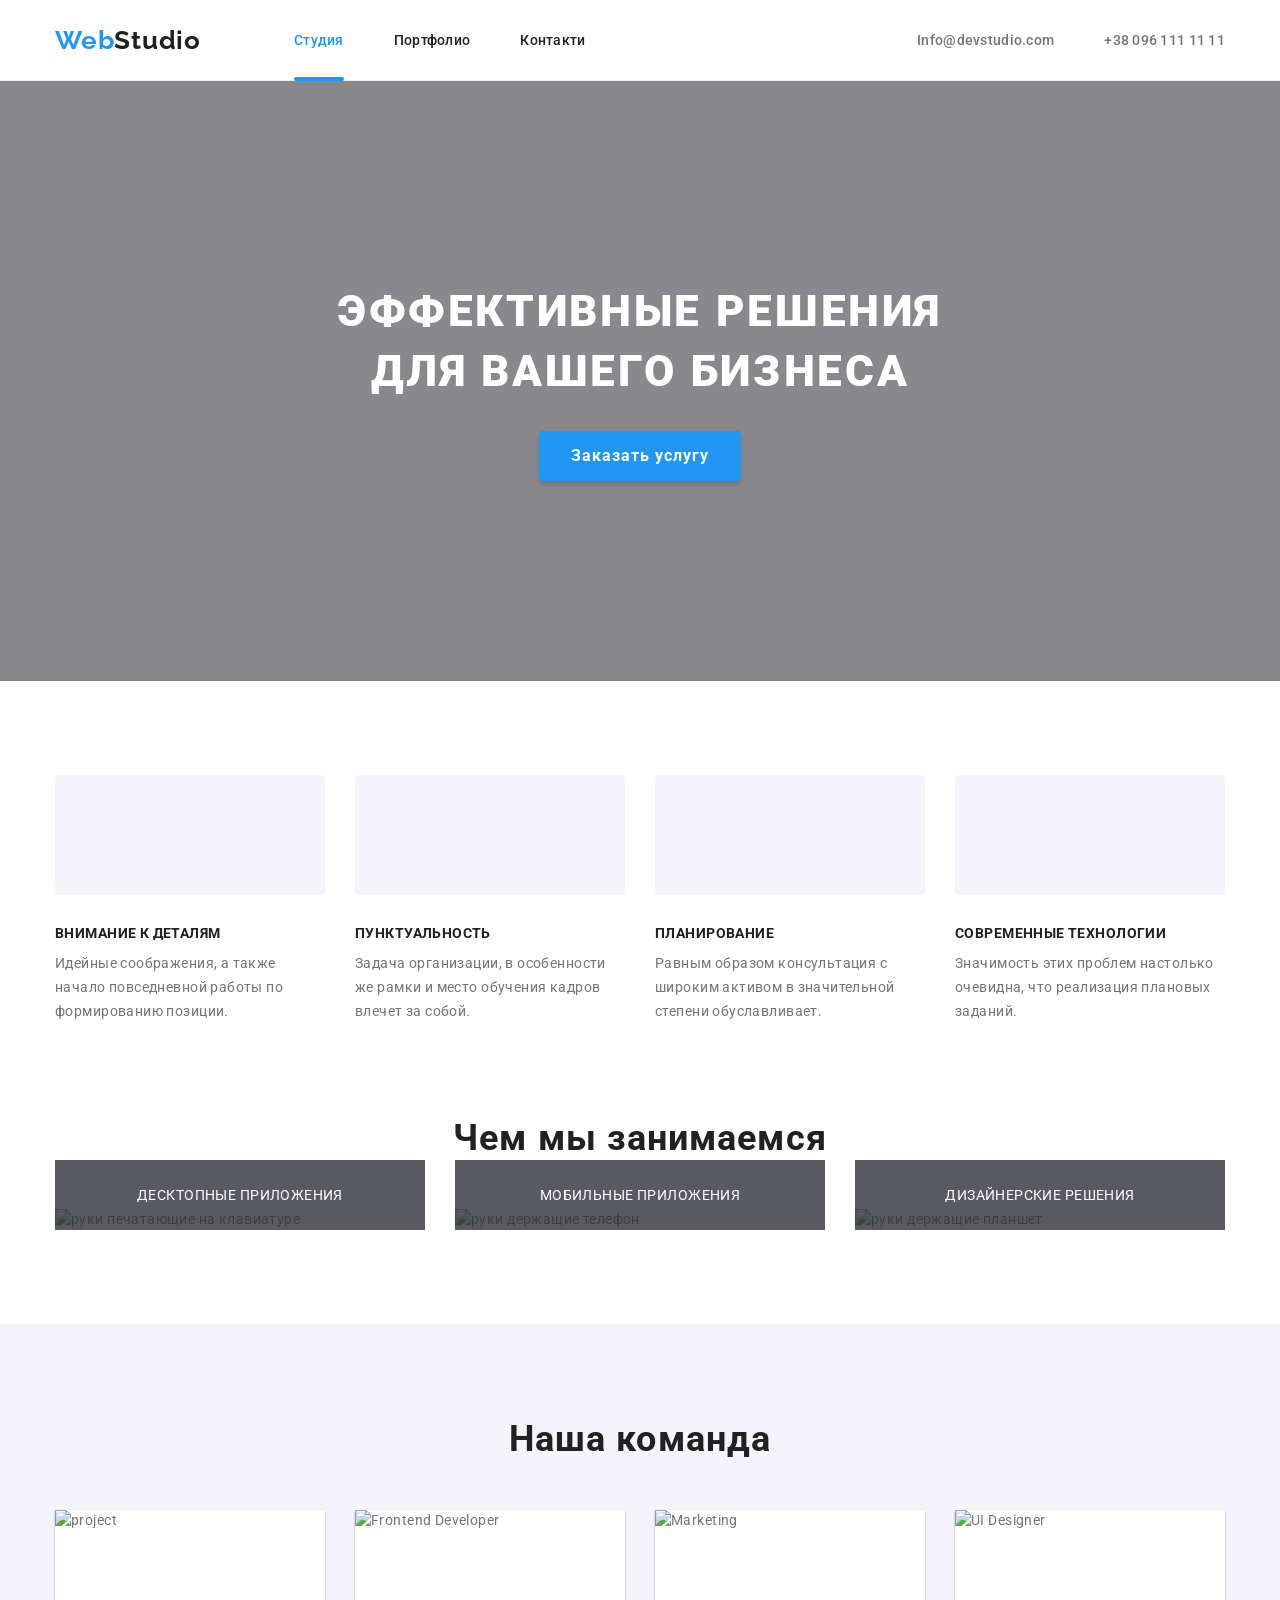
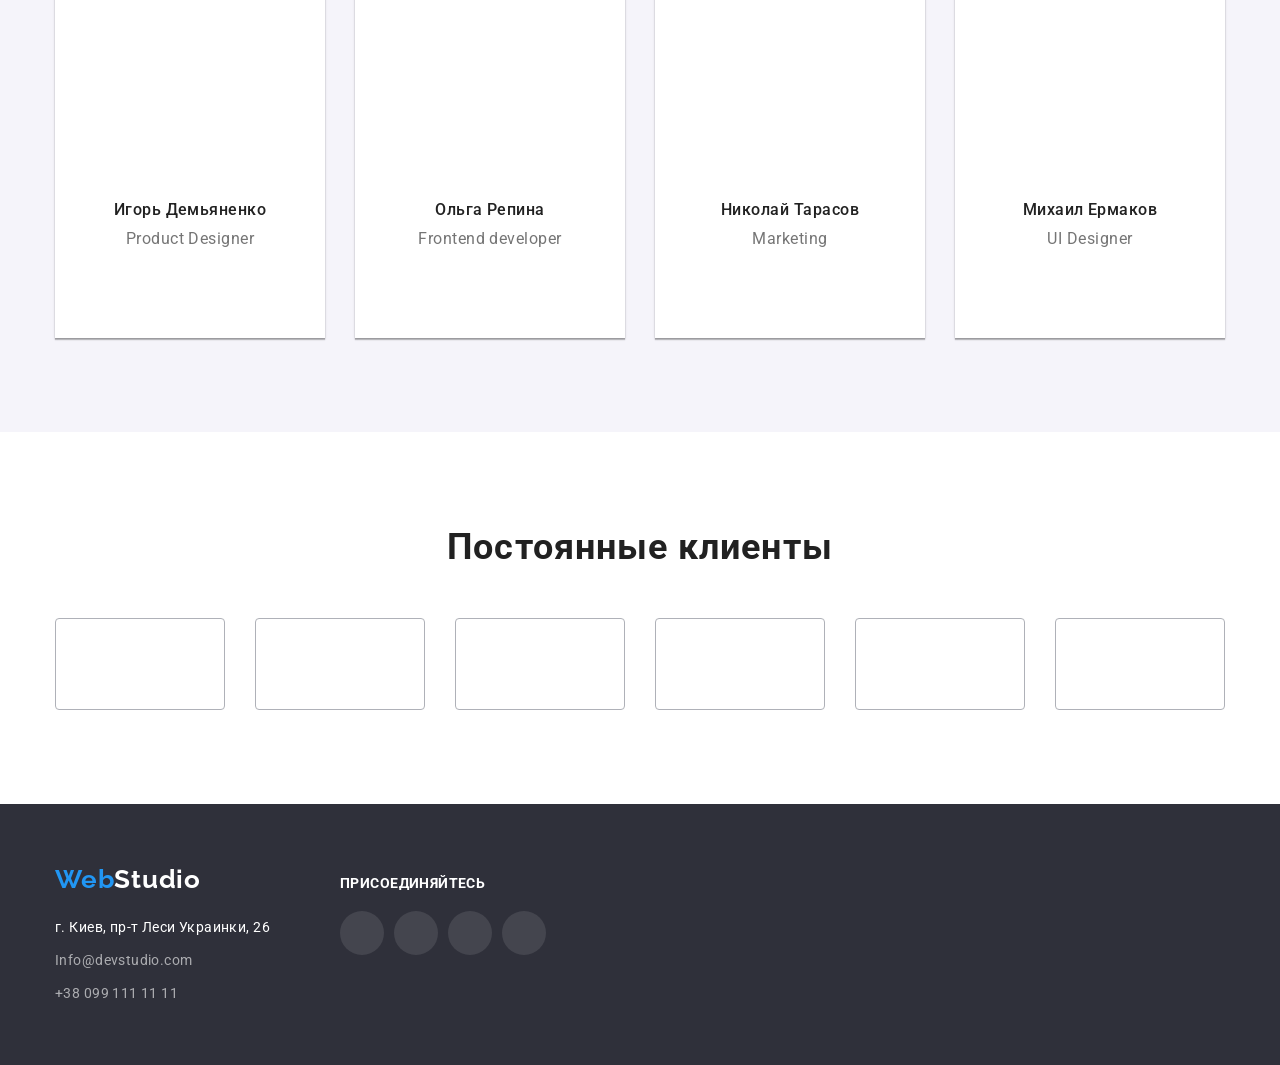
==== index.html @ 99b01881 "Студия-after, backdround - дисктоп" ====
<!DOCTYPE html>
<html lang="ru">
  <head>
    <meta charset="UTF-8" />
    <meta http-equiv="X-UA-Compatible" content="IE=edge" />
    <meta name="viewport" content="width=device-width, initial-scale=1.0" />
    <title>Эффективные решения для вашего бизнеса</title>
    <link rel="preconnect" href="https://fonts.googleapis.com" />
    <link rel="preconnect" href="https://fonts.gstatic.com" crossorigin />
    <link
      href="https://fonts.googleapis.com/css2?family=Raleway:wght@700&family=Roboto:wght@400;500;700;900&display=swap"
      rel="stylesheet"
    />
    <link
      rel="stylesheet"
      href="https://cdnjs.cloudflare.com/ajax/libs/modern-normalize/0.6.0/modern-normalize.css"
    />
    <link rel="stylesheet" href="./css/style.css" />
  </head>

  <!-- верняя линия -->
  <body class="page">
    <header class="page-header">
      <div class="container">
        <nav class="nav">
          <a href="./index.html" class="logo"
            >Web<span class="accent-black">Studio</span>
          </a>
          <!--навигация на другие страници-->

          <ul class="links">
            <li class="site-nav">
              <a href="./index.html" class="link-current link">Студия</a>
            </li>
            <li class="site-nav">
              <a href="./portfolio.html" class="link">Портфолио</a>
            </li>
            <li class="site-nav"><a href="#" class="link">Контакти</a></li>
          </ul>

          <ul class="contacts">
            <li class="contacts-item">
              <a href="mailto:Info@devstudio.com" class="contacts-link"
                ><svg class="icon" width="16" height="12">
                  <use href="./images/icons/icon_2.svg#icon-envelope"></use>
                </svg>
                Info@devstudio.com
              </a>
            </li>
            <li class="contacts-item">
              <a href="tel:+380961111111" class="contacts-link"
                ><svg class="icon" width="10" height="16">
                  <use href="./images/icons/icon_2.svg#icon-smartphone"></use>
                </svg>
                <span class="text">+38 096 111 11 11</span>
              </a>
            </li>
          </ul>
        </nav>
      </div>
    </header>

    <!--секция герой -->
    <main>
      <section class="hero overlay">
        <div class="container">
          <h1 class="hero-title">
            Эффективные решения<br />для вашего бизнеса
          </h1>
          <button type="button" class="hero-button" data-model-open>
            Заказать услугу
          </button>
        </div>
      </section>

      <!--Особенности-->
      <section class="section">
        <div class="container">
          <h2 hidden>Особенности</h2>
          <ul class="card-set">
            <li class="card-item icon-antenna">
              <div class="icon-group">
                <svg class="icone-elements">
                  <use href="./images/icons/icon_1.svg#icon-antenna"></use>
                </svg>
              </div>
              <h3 class="item-title">Внимание к деталям</h3>
              <p class="item-text">
                Идейные соображения, а также начало повседневной работы по
                формированию позиции.
              </p>
            </li>
            <li class="card-item icon-cloc">
              <div class="icon-group">
                <svg class="icone-elements">
                  <use href="./images/icons/icon_1.svg#icon-clock"></use>
                </svg>
              </div>
              <h3 class="item-title">Пунктуальность</h3>
              <p class="item-text">
                Задача организации, в особенности же рамки и место обучения
                кадров влечет за собой.
              </p>
            </li>
            <li class="card-item icon-diagram">
              <div class="icon-group">
                <svg class="icone-elements">
                  <use href="./images/icons/icon_1.svg#icon-diagram"></use>
                </svg>
              </div>
              <h3 class="item-title">Планирование</h3>
              <p class="item-text">
                Равным образом консультация с широким активом в значительной
                степени обуславливает.
              </p>
            </li>
            <li class="card-item icon-astronaut">
              <div class="icon-group">
                <svg class="icone-elements">
                  <use href="./images/icons/icon_1.svg#icon-astronaut"></use>
                </svg>
              </div>
              <h3 class="item-title">Современные технологии</h3>
              <p class="item-text">
                Значимость этих проблем настолько очевидна, что реализация
                плановых заданий.
              </p>
            </li>
          </ul>
        </div>
      </section>

      <section class="third-section">
        <!-- Чем мы занимаемся -->

        <div class="container">
          <h2 class="section-title">Чем мы занимаемся</h2>
          <ul class="list">
            <li class="list-item">
              <div class="lable-overly">
                <img
                  src="./images/box_1.jpg"
                  alt="руки печатающие на клавиатуре"
                  width="370"
                />
                <p class="lable-text">Десктопные приложения</p>
              </div>
            </li>
            <li class="list-item">
              <div class="lable-overly">
                <img
                  src="./images/box_2.jpg"
                  alt="руки держащие телефон"
                  width="370"
                />
                <p class="lable-text">Мобильные приложения</p>
              </div>
            </li>
            <li class="list-item">
              <div class="lable-overly">
                <img
                  src="./images/box_3.jpg"
                  alt="руки держащие планшет"
                  width="370"
                />
                <p class="lable-text">Дизайнерские решения</p>
              </div>
            </li>
          </ul>
        </div>
      </section>

      <!--Секция "НАША КОМАНДА"-->
      <section class="company-section section">
        <div class="container">
          <h2 class="section-title">Наша команда</h2>
          <ul class="foto-set">
            <li class="item">
              <!-- <article class="card">
                <div class="card-thumb"> -->
              <img
                width="270"
                height="260"
                src="./images/img_4.jpg"
                alt="project"
              />
              <div class="content">
                <h3 class="card-heading">Игорь Демьяненко</h3>
                <p class="card-text">Product Designer</p>

                <!-- ИКОНКИ СОЦ. СЕТЕЙ -->

                <!-- <div class="icon-wrapper"> -->
                <ul class="list-social-icon">
                  <li class="item-social-icon">
                    <a href="" class="link-social-icon">
                      <svg class="icon-social" width="20" height="20">
                        <use
                          href="./images/icons/icon_2.svg#icon-instagram"
                        ></use>
                      </svg>
                    </a>
                  </li>
                  <li class="item-social-icon">
                    <a href="" class="link-social-icon">
                      <svg class="icon-social" width="20" height="20">
                        <use
                          href="./images/icons/icon_2.svg#icon-twitter"
                        ></use>
                      </svg>
                    </a>
                  </li>
                  <li class="item-social-icon">
                    <a href="" class="link-social-icon">
                      <svg class="icon-social" width="20" height="20">
                        <use
                          href="./images/icons/icon_2.svg#icon-facebook"
                        ></use>
                      </svg>
                    </a>
                  </li>
                  <li class="item-social-icon">
                    <a href="" class="link-social-icon">
                      <svg class="icon-social" width="20" height="20">
                        <use
                          href="./images/icons/icon_2.svg#icon-linkedin"
                        ></use>
                      </svg>
                    </a>
                  </li>
                </ul>
                <!-- </div> -->
              </div>
              <!-- </div>
              </article> -->
            </li>

            <li class="item">
              <!-- <article class="card">
                <div class="card-thumb"> -->
              <img
                width="270"
                height="260"
                src="./images/img_1.jpg"
                alt="Frontend Developer"
              />
              <div class="content">
                <h3 class="card-heading">Ольга Репина</h3>
                <p class="card-text">Frontend developer</p>
                <!-- ИКОНКИ СОЦ. СЕТЕЙ -->

                <!-- <div class="icon-wrapper"> -->
                <ul class="list-social-icon">
                  <li class="item-social-icon">
                    <a href="" class="link-social-icon">
                      <svg class="icon-social" width="20" height="20">
                        <use
                          href="./images/icons/icon_2.svg#icon-instagram"
                        ></use>
                      </svg>
                    </a>
                  </li>
                  <li class="item-social-icon">
                    <a href="" class="link-social-icon">
                      <svg class="icon-social" width="20" height="20">
                        <use
                          href="./images/icons/icon_2.svg#icon-twitter"
                        ></use>
                      </svg>
                    </a>
                  </li>
                  <li class="item-social-icon">
                    <a href="" class="link-social-icon">
                      <svg class="icon-social" width="20" height="20">
                        <use
                          href="./images/icons/icon_2.svg#icon-facebook"
                        ></use>
                      </svg>
                    </a>
                  </li>
                  <li class="item-social-icon">
                    <a href="" class="link-social-icon">
                      <svg class="icon-social" width="20" height="20">
                        <use
                          href="./images/icons/icon_2.svg#icon-linkedin"
                        ></use>
                      </svg>
                    </a>
                  </li>
                </ul>
                <!-- </div> -->
              </div>
              <!-- </div>
              </article> -->
            </li>

            <li class="item">
              <!-- <article class="card">
                <div class="card-thumb"> -->
              <img
                width="270"
                height="260"
                src="./images/img_2.jpg"
                alt="Marketing"
              />
              <div class="content">
                <h3 class="card-heading">Николай Тарасов</h3>
                <p class="card-text">Marketing</p>
                <!-- ИКОНКИ СОЦ. СЕТЕЙ -->

                <!-- <div class="icon-wrapper"> -->
                <ul class="list-social-icon">
                  <li class="item-social-icon">
                    <a href="" class="link-social-icon">
                      <svg class="icon-social" width="20" height="20">
                        <use
                          href="./images/icons/icon_2.svg#icon-instagram"
                        ></use>
                      </svg>
                    </a>
                  </li>
                  <li class="item-social-icon">
                    <a href="" class="link-social-icon">
                      <svg class="icon-social" width="20" height="20">
                        <use
                          href="./images/icons/icon_2.svg#icon-twitter"
                        ></use>
                      </svg>
                    </a>
                  </li>
                  <li class="item-social-icon">
                    <a href="" class="link-social-icon">
                      <svg class="icon-social" width="20" height="20">
                        <use
                          href="./images/icons/icon_2.svg#icon-facebook"
                        ></use>
                      </svg>
                    </a>
                  </li>
                  <li class="item-social-icon">
                    <a href="" class="link-social-icon">
                      <svg class="icon-social" width="20" height="20">
                        <use
                          href="./images/icons/icon_2.svg#icon-linkedin"
                        ></use>
                      </svg>
                    </a>
                  </li>
                </ul>
                <!-- </div> -->
              </div>
              <!-- </div>
              </article> -->
            </li>

            <li class="item">
              <!-- <article class="card">
                <div class="card-thumb"> -->
              <img
                width="270"
                height="260"
                src="./images/img_3.jpg"
                alt="UI Designer"
              />
              <div class="content">
                <h3 class="card-heading">Михаил Ермаков</h3>
                <p class="card-text">UI Designer</p>
                <!-- ИКОНКИ СОЦ. СЕТЕЙ -->

                <!-- <div class="icon-wrapper"> -->
                <ul class="list-social-icon">
                  <li class="item-social-icon">
                    <a href="" class="link-social-icon">
                      <svg class="icon-social" width="20" height="20">
                        <use
                          href="./images/icons/icon_2.svg#icon-instagram"
                        ></use>
                      </svg>
                    </a>
                  </li>
                  <li class="item-social-icon">
                    <a href="" class="link-social-icon">
                      <svg class="icon-social" width="20" height="20">
                        <use
                          href="./images/icons/icon_2.svg#icon-twitter"
                        ></use>
                      </svg>
                    </a>
                  </li>
                  <li class="item-social-icon">
                    <a href="" class="link-social-icon">
                      <svg class="icon-social" width="20" height="20">
                        <use
                          href="./images/icons/icon_2.svg#icon-facebook"
                        ></use>
                      </svg>
                    </a>
                  </li>
                  <li class="item-social-icon">
                    <a href="" class="link-social-icon">
                      <svg class="icon-social" width="20" height="20">
                        <use
                          href="./images/icons/icon_2.svg#icon-linkedin"
                        ></use>
                      </svg>
                    </a>
                  </li>
                </ul>
                <!-- </div> -->
              </div>
              <!-- </div>
              </article> -->
            </li>
          </ul>
        </div>
      </section>

      <!-- Постоянные клиенты -->
      <section class="regular-customers section">
        <div class="container">
          <h2 class="customers-title">Постоянные клиенты</h2>
          <ul class="list-customers">
            <li class="item-customers">
              <a class="link-customers" href="">
                <svg class="icon-customers" width="106" height="60">
                  <use href="./images/icons/icon_2.svg#icon-Logo1"></use>
                </svg>
              </a>
            </li>
            <li class="item-customers">
              <a class="link-customers" href="">
                <svg class="icon-customers" width="106" height="60">
                  <use href="./images/icons/icon_2.svg#icon-Logo2"></use>
                </svg>
              </a>
            </li>
            <li class="item-customers">
              <a class="link-customers" href="">
                <svg class="icon-customers" width="106" height="60">
                  <use href="./images/icons/icon_2.svg#icon-Logo3"></use>
                </svg>
              </a>
            </li>
            <li class="item-customers">
              <a class="link-customers" href="">
                <svg class="icon-customers" width="106" height="60">
                  <use href="./images/icons/icon_2.svg#icon-Logo4"></use>
                </svg>
              </a>
            </li>
            <li class="item-customers">
              <a class="link-customers" href="">
                <svg class="icon-customers" width="106" height="60">
                  <use href="./images/icons/icon_2.svg#icon-Logo5"></use>
                </svg>
              </a>
            </li>
            <li class="item-customers">
              <a class="link-customers" href="">
                <svg class="icon-customers" width="106" height="60">
                  <use href="./images/icons/icon_2.svg#icon-Logo6"></use>
                </svg>
              </a>
            </li>
          </ul>
        </div>
      </section>
    </main>

    <!--Подвал странички-->

    <footer class="page-footer">
      <div class="container footer-container">
        <div class="logo-wrapper">
          <a href="./index.html" class="logo"
            >Web<span class="accent-white">Studio</span>
          </a>
          <address class="address">
            <ul class="address-list">
              <li class="address-list-item">г. Киев, пр-т Леси Украинки, 26</li>
              <li class="address-list-item">
                <a href="mailto:Info@devstudio.com" class="link"
                  >Info@devstudio.com</a
                >
              </li>
              <li class="address-list-item">
                <a href="tel:+380991111111" class="link">+38 099 111 11 11</a>
              </li>
            </ul>
          </address>
        </div>
        <div class="footer-icon-wrapper">
          <p class="footer-text-icon">Присоединяйтесь</p>
          <ul class="footer-icon-list">
            <li class="footer-icon-item">
              <a href="" class="footer-icon-link">
                <svg class="footer-icon-social">
                  <use href="./images/icons/icon_2.svg#icon-instagram"></use>
                </svg>
              </a>
            </li>
            <li class="footer-icon-item">
              <a href="" class="footer-icon-link">
                <svg class="footer-icon-social">
                  <use href="./images/icons/icon_2.svg#icon-twitter"></use>
                </svg>
              </a>
            </li>
            <li class="footer-icon-item">
              <a href="" class="footer-icon-link">
                <svg class="footer-icon-social">
                  <use href="./images/icons/icon_2.svg#icon-facebook"></use>
                </svg>
              </a>
            </li>
            <li class="footer-icon-item">
              <a href="" class="footer-icon-link">
                <svg class="footer-icon-social">
                  <use href="./images/icons/icon_2.svg#icon-linkedin"></use>
                </svg>
              </a>
            </li>
          </ul>
        </div>
      </div>
    </footer>
    <!-- МОДАЛЬНОЕ ОКНО -->
    <div class="backdrop is-hidden" data-modal>
      <div class="modal">
        <button type="button" class="close-btn" data-modal-close>
          <svg class="icon-close" width="11" height="11">
            <use href="./images/icons/icon_2.svg#icon-Vector"></use>
          </svg>
        </button>
      </div>
    </div>
    <!-- КОНЕЦ МОДАЛЬНОГО ОКНА -->
    <script src="./js/modal.js"></script>
  </body>
</html>
---- css/style.css ----
:root {
  --primary-text-color: #757575;
  --title-color: #212121;
  --accent-color: #2196f3;
  --primary-white-color: #ffffff;
  --card-shadow: 0px 2px 1px 0px rgba(0, 0, 0, 0.2),
    0px 1px 1px 0px rgba(0, 0, 0, 0.14), 0px 1px 3px 0px rgba(0, 0, 0, 0.12);
  --card-set-gap: 30px;

  --box-shadow: 0px 3px 1px rgba(0, 0, 0, 0.1), 0px 1px 2px rgba(0, 0, 0, 0.08),
    0px 2px 2px rgba(0, 0, 0, 0.12);

  --anim-time: 250ms;
  --cubik: cubic-bezier(0.4, 0, 0.2, 1);
}

body {
  font-family: "Roboto", sans-serif;
  font-style: normal;
  font-weight: 400px;
  font-size: 14px;
  line-height: calc(24 / 14);

  letter-spacing: 0.03em;

  background-color: var(--primary-white-color);
  color: var(--primary-text-color);
  line-height: 1.5;
}
h1,
h2,
h3,
h4,
h5,
h6,
p {
  margin: 0;
}
ul li {
  list-style: none;
  text-decoration: none;
}
ul {
  margin: 0;
  padding: 0;
}
.link {
  text-decoration: none;
}

img {
  display: block;
  max-width: 100%;
  height: auto;
}

.section {
  padding-top: 94px;
  padding-bottom: 94px;
}

.container {
  width: 1200px;
  margin-left: auto;
  margin-right: auto;

  padding-left: 15px;
  padding-right: 15px;
  /* outline: 1px solid red; */
}

.page-header {
  border-bottom: 1px solid #ececec;
  margin-bottom: 0;
}
.nav,
.links,
.contacts,
.header .container {
  display: flex;
  /* justify-content: space-between; */
  list-style: none;
  color: var(--title-color);
}

/* .logo */
.page-header .logo {
  margin-right: 93px;

  display: flex;
  align-items: center;
  font-family: "Raleway", sans-serif;
  font-weight: 700;
  font-size: 26px;
  line-height: 1.19;
  letter-spacing: 0.03em;
  color: #2196f3;
}
.accent-black {
  color: var(--title-color);
}
/* .logo span {
  margin-left: 5px;
} */

.links a,
.contacts a {
  font-family: inherit;
  font-weight: 500;
  font-size: 14px;
  line-height: calc(16 / 14);
  letter-spacing: 0.02em;

  padding: 32px 0;
  display: inline-block;
  margin-right: 50px;

  text-decoration: none;
}
.links a {
  color: var(--title-color);
}
.contacts a {
  color: var(--primary-text-color);
}
.contacts li:last-child a,
.links li:last-child a {
  margin-right: 0;
}
.contacts a:hover,
.contacts a:focus,
.links a:hover,
.links a:focus {
  color: var(--accent-color);
}
/* Активная страница */
.site-nav .link-current {
  color: var(--accent-color);
}

.nav {
  display: flex;
}
.contacts {
  margin-left: auto;
  display: flex;
  /* outline: 1px solid red; */
}

.links site-nav:not(:last-child) {
  margin-right: 50px;
}
/* НИЖНЕЕ ПОДЧЁРКИВАНИЕ ГЛ. СТРАНИЦЫ */

.link-current.link {
  position: relative;
}

.link-current.link::after {
  content: "";
  position: absolute;
  left: 0;
  bottom: -1px;

  display: block;
  width: 100%;
  height: 4px;

  background: var(--accent-color);
  border-radius: 2px;
}

/* SVG */

.contacts .contacts-link {
  display: flex;

  align-items: center;
  margin: 0;
}
.contacts-item:not(:last-child) {
  margin-right: 30px;
}

.contacts .icon {
  align-items: center;
  margin-right: 10px;
}

.contacts-link .icon {
  fill: #757575;
}
.contacts-link:hover .icon {
  fill: var(--accent-color);
}

/* Главная секция */
.overlay {
  max-width: 1600px;
  height: 600px;

  margin-left: auto;
  margin-right: auto;

  /* outline: 1px solid red; */
  background-color: rgba(196, 196, 196, 1);
  background-image: linear-gradient(
      to right,
      rgba(47, 48, 58, 0.4),
      rgba(47, 48, 58, 0.4)
    ),
    url(../images/img_overlay.jpg);
  background-size: cover;
  background-position: center;
}

.hero {
  padding-top: 200px;
  padding-bottom: 200px;
  /* background-color: #2f303a; */
}

/* Эффективные решения */
.hero-title {
  font-family: "Roboto" sans-serif;
  font-size: 44px;
  color: var(--primary-white-color);
  text-transform: uppercase;
  font-weight: 900;
  line-height: calc(60 / 44);
  letter-spacing: 0.06em;
  text-align: center;
  max-width: 650;
  margin-bottom: 30px;
}
/* Кнопка заказать услугу */
.hero-button {
  padding: 10px 32px;
  border-radius: 4px;
  margin: 0 auto;

  display: block;
  box-shadow: 0px 4px 4px rgba(0, 0, 0, 0.15);
  background: #2196f3;
  font-size: 16px;
  font-weight: 700;
  line-height: 30px;
  letter-spacing: 0.06em;
  color: #ffffff;
  border: none;

  cursor: pointer;
}

.hero-button:hover,
.hero-button:focus {
  background: #188ce8;
}

/* ОСОБЕННОСТИ */
.card-set {
  /* outline: 1px solid tomato; */
  padding: 0 auto;
  margin: 0;
  margin-top: 0;

  list-style: none;

  display: flex;
  flex-wrap: nowrap;

  margin-left: calc(-1 * var(--card-set-gap));
  margin-top: calc(-1 * var(--card-set-gap));
}

.card-item {
  /* outline: 1px solid teal; */

  flex-basis: calc(100% / 4 - var(--card-set-gap));

  margin-left: var(--card-set-gap);
  margin-top: var(--card-set-gap);
}

/* ГРУППА ИКОНОК */

.icon-group {
  display: flex;
  justify-content: center;
  align-items: center;
  width: 270px;
  height: 120px;
  margin-bottom: 30px;
  border-radius: 4px;
  background-color: #f5f4fa;
}
.icone-elements {
  width: 70px;
  height: 70px;
}

.item-title {
  font-family: inherit;
  font-weight: 700;
  font-size: 14px;
  line-height: calc(16 / 14);
  letter-spacing: 0.03em;
  text-transform: uppercase;

  color: var(--title-color);

  margin-bottom: 10px;
}
.item-text {
  font-family: inherit;
  font-weight: 400;
  font-size: 14px;
  line-height: calc(24 / 14);
  letter-spacing: 0.03em;

  color: var(--primary-text-color);
}

/* ЧЕМ МЫ ЗАНИМАЕМСЯ */

.third-section {
  padding-top: 0px;
  padding-bottom: 94px;
}

.section-title {
  font-family: inherit;
  font-weight: 700;
  font-size: 36px;
  line-height: calc(42 / 36);
  text-align: center;
  letter-spacing: 0.03em;

  color: var(--title-color);
  margin-top: 0px;
  margin-bottom: 50px;
}

.list {
  display: flex;
  flex-basis: calc(100% / 3);
  justify-content: space-between;
  padding: 0px;
  margin: 0px;
}
.list-item {
  position: relative;
  display: block;
}
.list-item:not(:last-child) {
  margin-right: 30px;
}
.label-overlay {
  position: absolute;
  display: flex;
  bottom: 0;
  left: 0;
}

.lable-text {
  position: absolute;
  display: flex;
  left: 0;
  bottom: 0;
  justify-content: center;
  align-items: center;

  width: 100%;
  height: 70px;

  font-size: 14px;
  font-weight: 700px;
  line-height: calc(16 / 14);
  letter-spacing: 0.03em;
  text-align: center;
  text-transform: uppercase;

  color: rgba(255, 255, 255, 1);
  background-color: rgba(47, 48, 58, 0.8);
}

/* НАША КОМАНДА */

.company-section {
  background-color: #f5f4fa;
}

.foto-set {
  /* outline: 1px solid yellow; */
  display: flex;

  margin-right: -30px;
  margin-top: 0px;
  margin-bottom: 0px;
  padding-left: 0px;
  padding-right: 0px;
}
.item:not(:last-child) {
  flex-basis: calc(100% / 4 - 30px);
  margin-right: 30px;
}

.card-heading {
  font-family: Roboto;
  font-weight: 500;
  font-size: 16px;
  line-height: calc(19 / 16);

  text-align: center;
  letter-spacing: 0.03em;

  color: var(--title-color);
}
.content {
  padding-top: 30px;
  padding-bottom: 30px;
}
.card-heading {
  margin-bottom: 10px;
}
.card-text {
  font-family: Roboto;
  font-style: normal;
  font-weight: normal;
  font-size: 16px;
  line-height: calc(19 / 16);

  text-align: center;
  letter-spacing: 0.03em;
  margin-bottom: 16px;

  color: var(--primary-text-color);
}
.item {
  background-color: var(--primary-white-color);
  box-shadow: var(--card-shadow);
}

/* ИКОНКИ СОЦ. СЕТЕЙ  */

.list-social-icon {
  /* outline: 1px solid red; */
  display: flex;
  justify-content: center;
  align-items: center;
}
.item-social-icon {
  display: flex;
}
.link-social-icon {
  display: flex;
  justify-content: center;
  align-items: center;
  width: 44px;
  height: 44px;

  background-color: transparent;

  border-radius: 50%;
  /* border: 1px solid black; */
  padding: 0;
  margin: 0;
}

.item-social-icon:not(:last-child) {
  margin-right: 10px;
}

.link-social-icon {
  fill: #afb1b8;
}

.link-social-icon:hover,
.link-social-icon:focus {
  background-color: var(--accent-color);
  fill: var(--primary-white-color);
}

/* Секция Постоянные Клиенты */

.regular-customers {
  background-color: var(--primary-white-color);
}

.customers-title {
  font-size: 36px;
  font-weight: 700;
  line-height: calc(42 / 36);
  letter-spacing: 0.03em;
  text-align: center;

  color: rgba(33, 33, 33, 1);
  margin-bottom: 50px;
  padding: 0;
}

.list-customers {
  display: flex;
}
.item-customers {
  display: flex;
}

.item-customers:not(:last-child) {
  margin-right: 30px;
}

.link-customers {
  display: flex;
  justify-content: center;
  align-items: center;
  color: var(--primary-text-color);
  border: 1px solid rgba(175, 177, 184, 1);
  border-radius: 4px;

  width: 170px;
  height: 92px;
}

.icon-customers {
  fill: currentColor;
}

.link-customers:hover,
.link-customers:focus {
  color: var(--accent-color);
  border: 1px solid var(--accent-color);
}

/* ВТОРАЯ СТРАНИЦА */
/* Кнопки портфолио */

.section {
  padding-top: 94px;
  padding-bottom: 94px;
}

.list-buttons {
  display: flex;
  justify-content: center;
  padding: 0px;
  margin-bottom: 50px;
}
.item-button:not(:last-child) {
  margin-right: 8px;
}

.button {
  font-family: Roboto;
  font-size: 16px;

  font-weight: 500;
  line-height: calc(26 / 16);
  letter-spacing: 0.03em;
  text-align: center;
  text-decoration: none;

  display: inline-block;
  border-radius: 4px;
  padding: 6px 22px;
  /* min-width: 73px; */
  color: var(--title-color);
  background-color: #f5f4fa;
  border: 1px solid transparent;
  cursor: pointer;
}
/* Главная кнопка (активная)*/

.button:hover,
.button:focus {
  color: var(--primary-white-color);
  background-color: var(--accent-color);
  box-shadow: 0px 4px 4px 0px rgba(0, 0, 0, 0.25);
}

/* ПОРТФОЛИО КАРТОЧКИ */

.card-picture {
  /* outline: yellow; */
  padding: 0px;
  margin: 0px;

  display: flex;
  flex-wrap: wrap;
  margin-left: calc(-1 * var(--card-set-gap));
  margin-top: calc(-1 * var(--card-set-gap));
}
.card-picture > .element {
  flex-basis: calc(100% / 3 - var(--card-set-gap));
  margin-left: var(--card-set-gap);
  margin-top: var(--card-set-gap);
}

.element:hover,
.element:focus {
  box-shadow: 0px 4px 4px 0px rgba(0, 0, 0, 0.25);
}
.link-picture {
  text-decoration: none;
}

.picture-thumb {
  position: relative;
  overflow: hidden;
  cursor: pointer;
}

.picture-thumb-text {
  position: absolute;
  display: flex;

  bottom: 0;
  left: 0;
  justify-content: center;
  align-items: center;

  width: 100%;
  height: 100%;

  color: rgba(255, 255, 255, 1);
  background-color: rgba(33, 150, 243, 0.9);

  font-size: 18px;
  line-height: calc(28 / 18);
  letter-spacing: 0.03em;

  padding: 63px 24px;

  transform: translateY(101%);
  transition: transform var(--anim-time);
  transition-timing-function: var(--cubik);
}

.link-picture:hover .picture-thumb-text {
  transform: translateY(0);
}

.picture-content {
  padding: 20px 24px;
  /* box-shadow: var(--card-shadow); */

  border-left: 1px solid rgba(238, 238, 238, 1);
  border-right: 1px solid rgba(238, 238, 238, 1);
  border-bottom: 1px solid rgba(238, 238, 238, 1);
}

.picture-heading {
  font-family: inherit;
  font-weight: 700;
  font-size: 18px;
  line-height: calc(36 / 18);

  letter-spacing: 0.06em;

  color: var(--title-color);
}
.picture-text {
  font-family: inherit;
  font-weight: 400;
  font-size: 16px;
  line-height: calc(30 / 16);
  letter-spacing: 0.03em;

  color: var(--primary-text-color);

  margin-top: 10px;
}
.content {
  justify-content: center;
}

/* Подвал странички */

.page-footer {
  background-color: #2f303a;
  padding-top: 60px;
  padding-bottom: 60px;
}
.container footer-container {
  width: 1200px;
  margin-left: auto;
  margin-right: auto;

  padding-left: 15px;
  padding-right: 15px;
}
.footer-container {
  display: flex;
  align-items: baseline;
  /* outline: 1px solid white; */
}
.logo-wrapper {
  margin-right: 70px;
}
.logo {
  font-family: Raleway;
  font-size: 26px;
  font-weight: 700;
  line-height: calc(31 / 26);
  letter-spacing: 0.03em;
  text-align: left;
  text-decoration: none;

  color: var(--accent-color);
}
.accent-white {
  color: var(--primary-white-color);
}

.address-list {
  text-decoration: none;
  padding: 0px;
  margin-top: 20px;
}

.address-list-item {
  font-family: inherit;
  font-style: normal;
  font-weight: normal;
  font-size: 14px;
  line-height: calc(24 / 14);
  letter-spacing: 0.03em;

  color: var(--primary-white-color);
  margin: 0;
}
.address-list-item:not(:last-child) {
  margin-bottom: 9px;
}

.address-list-item .link {
  font-family: inherit;
  font-style: normal;
  font-weight: 400;
  font-size: 14px;
  line-height: calc(24 / 14);

  letter-spacing: 0.03em;

  color: rgba(255, 255, 255, 0.6);
}
.address-list-item .link:hover,
.address-list-item .link:focus {
  color: var(--accent-color);
}

.footer-icon-wrapper {
  display: inline-block;
  justify-content: center;
  align-items: flex-start;

  /* outline: 1px solid white; */
}

.footer-text-icon {
  font-weight: 700;
  font-size: 14px;
  line-height: calc(16 / 14);
  letter-spacing: 0.03em;

  color: #fff;
  text-transform: uppercase;
  margin-bottom: 20px;
}

.footer-icon-list {
  display: flex;

  /* outline: 1px solid white; */
}
.footer-icon-item {
  display: flex;
}
.footer-icon-item:not(:last-child) {
  margin-right: 10px;
}

.footer-icon-link {
  display: flex;
  justify-content: center;
  align-items: center;
  width: 44px;
  height: 44px;
  background-color: rgba(255, 255, 255, 0.1);
  border-radius: 50%;

  padding: 0;
  margin: 0;
}

.footer-icon-social {
  fill: #fff;
  width: 20px;
  height: 20px;
}

.footer-icon-link:hover,
.footer-icon-link:hover {
  fill: #fff;
  background-color: var(--accent-color);
}
.backdrop {
  position: fixed;
  width: 100vw;
  height: 100vh;
  top: 0;
  left: 50%;

  transform: translateX(-50%);
  transition: opacity var(--anim-time), visibility var(--anim-time);
}

.backdrop.is-hidden {
  opacity: 0;
  visibility: hidden;
  pointer-events: none;
}

.modal {
  position: fixed;
  width: 528px;
  height: 581px;
  top: 50%;
  left: 50%;

  background-color: var(--primary-white-color);
  border-radius: 4px;

  transform: translate(-50%, -50%);
}

.close-btn {
  position: absolute;
  top: 6px;
  right: 5px;

  width: 30px;
  height: 30px;

  border-radius: 50%;
  border: 1px solid rgba(0, 0, 0, 0.1);
  cursor: pointer;
  background-color: var(--primary-white-color);
}
/* МОДАЛЬНОЕ ОКНО */

.backdrop {
  position: fixed;
  width: 100vw;
  height: 100vh;
  top: 0;
  left: 50%;
  transform: translateX(-50%);
  transform: opacity var(--anim-time), visibility var(--cubik);
}

.backdrop.is-hidden {
  opacity: 0;
  visibility: hidden;
  pointer-events: none;
}

.modal {
  position: absolute;
  width: 528px;
  height: 581px;
  top: 50%;
  left: 50%;

  background-color: var(--primary-white-color);
  border-radius: 4px;

  transform: translate(-50%, -50%);
  transition: transform var(--cubik);
}
.close-btn {
  position: absolute;
  top: 6px;
  right: 6px;

  border-radius: 50%;
  cursor: pointer;
}

.backdrop.is-hidden .modal {
  transform: translate(-50%, -50%) scale(0.9);
  transition: transform var(--cubik);
}
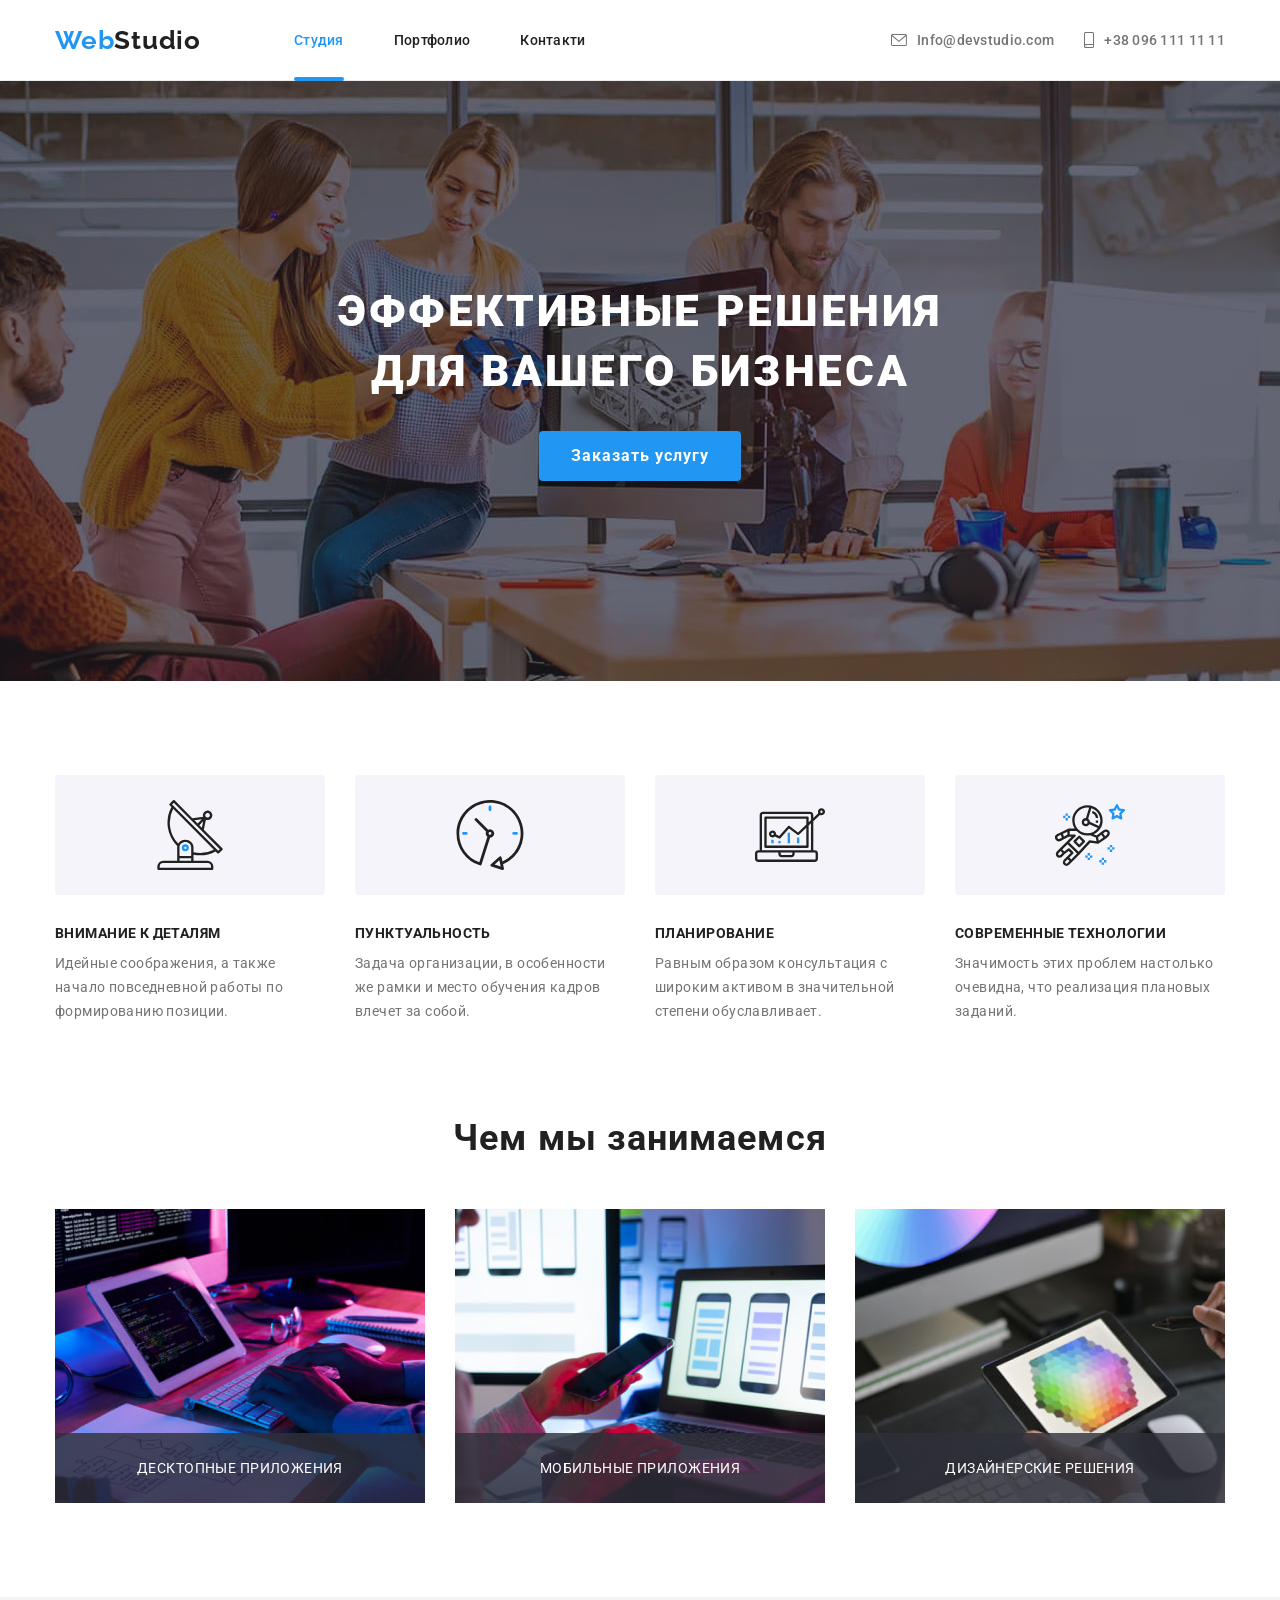
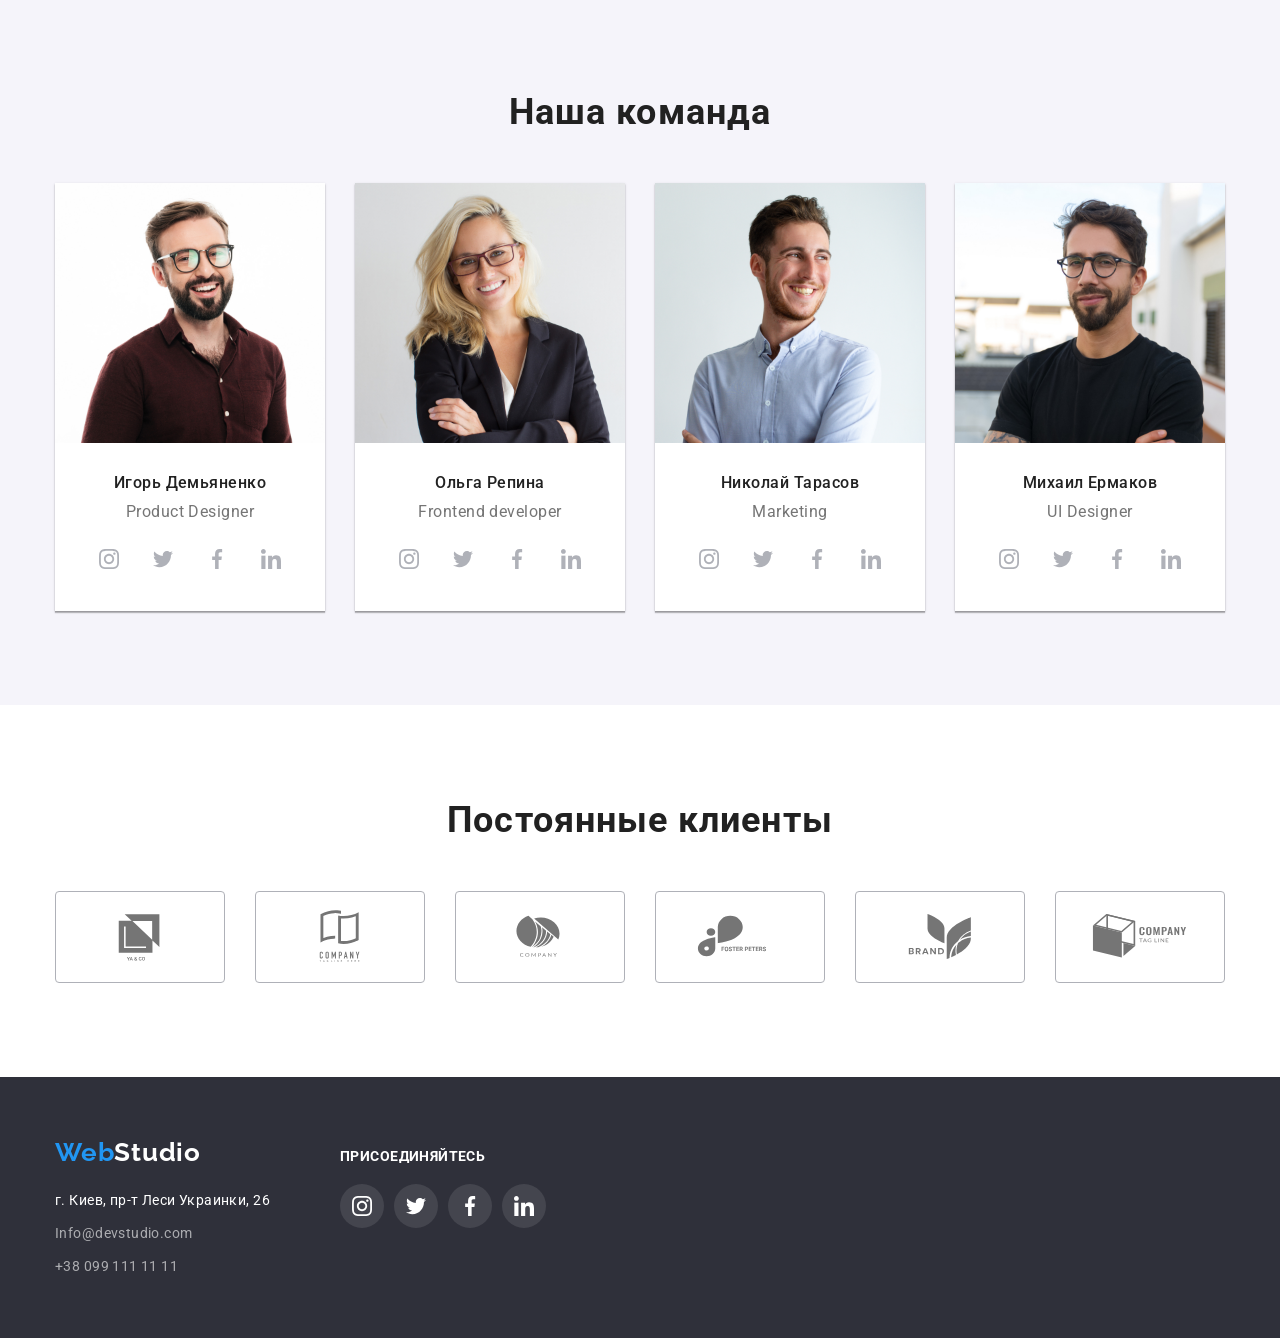
==== commit 7ba380f1: "Закрытие модального окна-поправка" ====
--- a/index.html
+++ b/index.html
@@ -67,7 +67,7 @@
           <h1 class="hero-title">
             Эффективные решения<br />для вашего бизнеса
           </h1>
-          <button type="button" class="hero-button" data-model-open>
+          <button type="button" class="hero-button" data-modal-open>
             Заказать услугу
           </button>
         </div>
--- a/css/style.css
+++ b/css/style.css
@@ -11,7 +11,6 @@
     0px 2px 2px rgba(0, 0, 0, 0.12);
 
   --anim-time: 250ms;
-  --cubik: cubic-bezier(0.4, 0, 0.2, 1);
 }
 
 body {
@@ -856,7 +855,13 @@
   top: 0;
   left: 50%;
   transform: translateX(-50%);
-  transform: opacity var(--anim-time), visibility var(--cubik);
+
+  background-color: rgba(0, 0, 0, 0.2);
+  opacity: 1;
+  visibility: visible;
+  pointer-events: initial;
+
+  transition: opasity var(--anim-time) cubic-bezier(0.4, 0, 0.2, 1);
 }
 
 .backdrop.is-hidden {
@@ -872,22 +877,31 @@
   top: 50%;
   left: 50%;
 
-  background-color: var(--primary-white-color);
+  background-color: rgba(255, 255, 255, 1);
+
+  border: 1px solid rgba(0, 0, 0, 0.1);
   border-radius: 4px;
 
+  box-shadow: 0px 2px 1px 0px rgba(0, 0, 0, 0.2);
+  box-shadow: 0px 1px 1px 0px rgba(0, 0, 0, 0.14);
+  box-shadow: 0px 1px 3px 0px rgba(0, 0, 0, 0.12);
+
   transform: translate(-50%, -50%);
-  transition: transform var(--cubik);
-}
+}
+
 .close-btn {
-  position: absolute;
   top: 6px;
   right: 6px;
+  width: 30px;
+  height: 30px;
+
+  align-items: center;
 
   border-radius: 50%;
   cursor: pointer;
 }
 
 .backdrop.is-hidden .modal {
-  transform: translate(-50%, -50%) scale(0.9);
-  transition: transform var(--cubik);
-}
+  transform: translate(-50%, -50%), scale(0.5);
+  transition: transform var(--anim-time) cubic-bezier(0.4, 0, 0.2, 1);
+}
